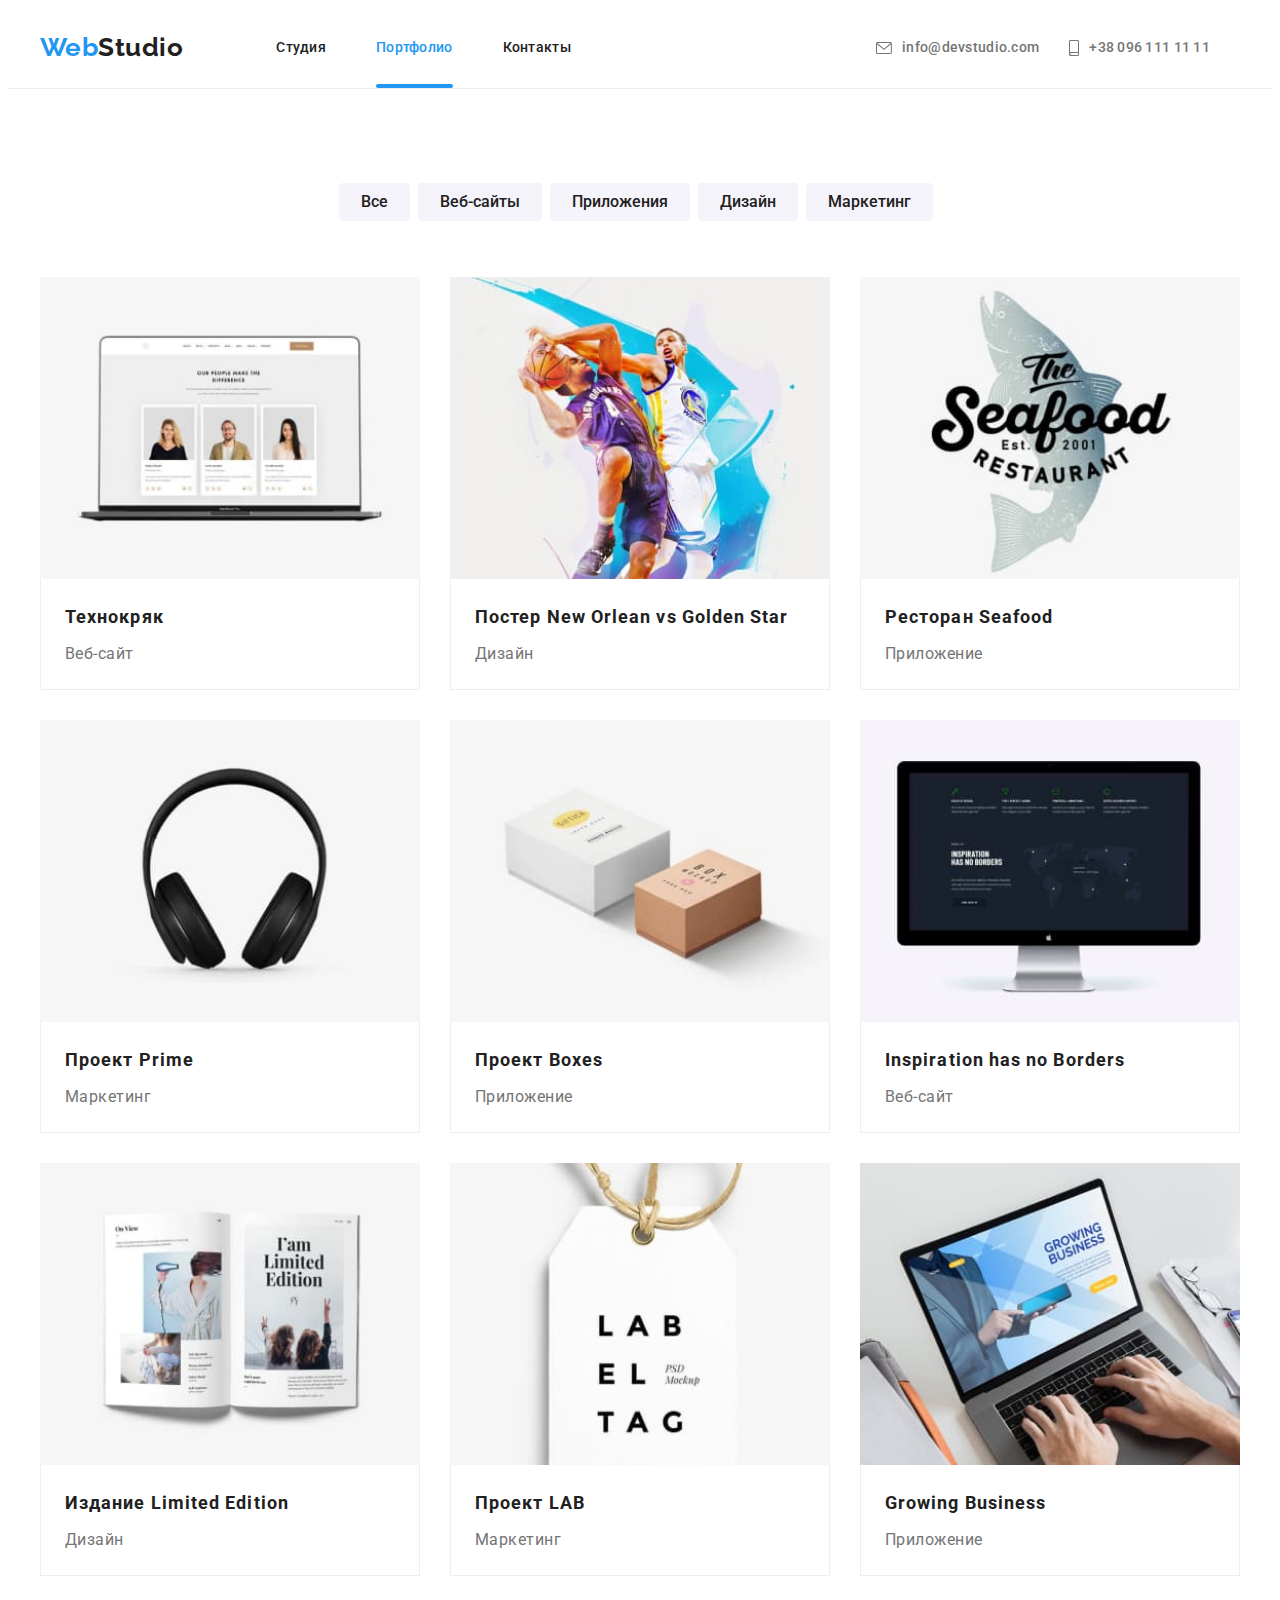
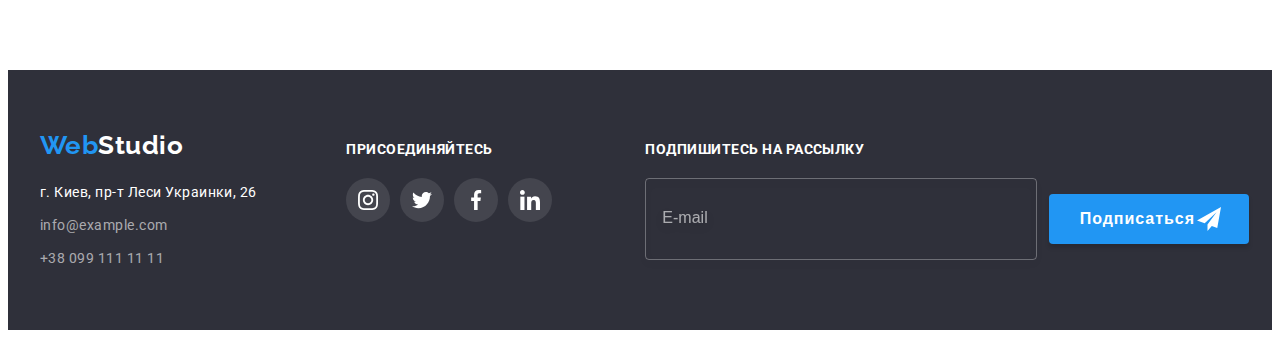
==== portfolio.html @ 090af3a5 "ДЗ6 центрування іконок в модалці" ====
<!DOCTYPE html>
<html lang="ru">
<head>
    <meta charset="UTF-8">
    <meta http-equiv="X-UA-Compatible" content="IE=edge">
    <meta name="viewport" content="width=device-width, initial-scale=1.0">
    <link rel="preconnect" href="https://fonts.googleapis.com">
    <link rel="preconnect" href="https://fonts.gstatic.com" crossorigin>
    <link href="https://fonts.googleapis.com/css2?family=Raleway:wght@700&family=Roboto:wght@400;500;700;900&display=swap" rel="stylesheet">
    <link rel="stylesheet" href="https://cdnjs.cloudflare.com/ajax/libs/modern-normalize/1.1.0/modern-normalize.min.css" integrity="sha512-wpPYUAdjBVSE4KJnH1VR1HeZfpl1ub8YT/NKx4PuQ5NmX2tKuGu6U/JRp5y+Y8XG2tV+wKQpNHVUX03MfMFn9Q==" crossorigin="anonymous" referrerpolicy="no-referrer" />
    <link rel="stylesheet" href="./css/styles.css">
    <title>Portfolio</title>
</head>
<body>
    <header class="header">
        <div class="container">
                <nav class="header-navigation">
                    <a href="" class="logo link">Web<span class="logo-text">Studio</span></a>
                        <ul class="header-list list">
                             <li class="header-item">
                                <a href="./index.html" class="header-link link">Студия</a>
                            </li>
                            <li class="header-item">
                                <a href="./portfolio.html" class="header-link link current">Портфолио</a>
                            </li>
                            <li class="header-item">
                                <a href="" class="header-link link">Контакты</a>
                            </li>
                        </ul>
                </nav>
                <ul class="contacts-list list">
                    <li class="contacts-item">
                        <a href="mailto:info@devstudio.com" class="header-contacts link">
                        <svg class="contacts-icons" width="16" height="12"><use href="./images/symbol-defs.svg#icon-envelope"></use></svg>
                            info@devstudio.com
                        </a>  
                    </li>
                    <li class="contacts-item">
                        <a href="tel:+380961111111" class="header-contacts link ">
                        <svg class="contacts-icons" width="10" height="16"><use href="./images/symbol-defs.svg#icon-smartphone"></use></svg>
                        +38 096 111 11 11
                        </a>
                    </li>
                </ul>          
        </div>
    </header>
    <main>
     <section class="section">
        <div class="container">
            <h1 class="visually-hidden">Портфолио</h1>
            <ul class="portfolio-btn list">
                <li class="portfolio-btn-item">
                    <button type="button" class="btn-filter">Все</button>
                </li>
                <li class="portfolio-btn-item">
                    <button type="button" class="btn-filter">Веб-сайты</button>
                </li>
                <li class="portfolio-btn-item">
                    <button type="button" class="btn-filter">Приложения</button>
                </li>
                <li class="portfolio-btn-item">
                    <button type="button" class="btn-filter">Дизайн</button>
                </li>
                <li class="portfolio-btn-item">
                    <button type="button" class="btn-filter">Маркетинг</button>
                </li>
            </ul>
            <ul class="portfolio-list list">
                <li class="portfolio-item">
                    <a href="" class="portfolio-item-link link">
                        <div class="portfolio-overlay">
                            <img src="./images/portfolio1.jpg" alt="Сайт на ноутбуке" width="370" height="294" class="portfolio-img">
                            <p class="portfolio-text-overlay">Ресурс предлагает комплексные предложения с разным уровнем функционала и сервисов. Все это позволит посетителю получить исчерпывающие сведения о компании или частном лице.</p>
                        </div>
                        <div class="portfolio-cards">
                            <h2 class="portfolio-title">Технокряк</h2>
                            <p class="portfolio-text">Веб-сайт</p>
                        </div>
                    </a>
                </li>
                <li class="portfolio-item">
                    <a href="" class="portfolio-item-link link">
                        <div class="portfolio-overlay">
                            <img src="./images/portfolio2.jpg" alt="Постер з бакскетболистами" width="370" height="294" class="portfolio-img">
                            <p class="portfolio-text-overlay">Ресурс предлагает комплексные предложения с разным уровнем функционала и сервисов. Все это позволит посетителю получить исчерпывающие сведения о компании или частном лице.</p>
                        </div>
                        <div class="portfolio-cards">
                            <h2 class="portfolio-title">Постер New Orlean vs Golden Star</h2>
                            <p class="portfolio-text">Дизайн</p>
                        </div>
                    </a>
                </li>
                <li class="portfolio-item">
                    <a href="" class="portfolio-item-link link">
                        <div class="portfolio-overlay">
                            <img src="./images/portfolio3.jpg" alt="Емблема ресторана" width="370" height="294" class="portfolio-img">
                            <p class="portfolio-text-overlay">Ресурс предлагает комплексные предложения с разным уровнем функционала и сервисов. Все это позволит посетителю получить исчерпывающие сведения о компании или частном лице.</p>
                        </div>
                        <div class="portfolio-cards">
                            <h2 class="portfolio-title">Ресторан Seafood</h2>
                            <p class="portfolio-text">Приложение</p>
                        </div>
                    </a>
                </li>
                <li class="portfolio-item">
                    <a href="" class="portfolio-item-link link">
                        <div class="portfolio-overlay">
                            <img src="./images/portfolio4.jpg" alt="Навушники" width="370" height="294" class="portfolio-img">
                            <p class="portfolio-text-overlay">Ресурс предлагает комплексные предложения с разным уровнем функционала и сервисов. Все это позволит посетителю получить исчерпывающие сведения о компании или частном лице.</p>
                        </div>
                        <div class="portfolio-cards">   
                            <h2 class="portfolio-title">Проект Prime</h2>
                            <p class="portfolio-text">Маркетинг</p>
                        </div>
                    </a>
                </li>
                <li class="portfolio-item">
                    <a href="" class="portfolio-item-link link">
                        <div class="portfolio-overlay">
                            <img src="./images/portfolio5.jpg" alt="Ящики" width="370" height="294" class="portfolio-img">
                            <p class="portfolio-text-overlay">Ресурс предлагает комплексные предложения с разным уровнем функционала и сервисов. Все это позволит посетителю получить исчерпывающие сведения о компании или частном лице.</p>
                        </div>
                        <div class="portfolio-cards">
                            <h2 class="portfolio-title">Проект Boxes</h2>
                            <p class="portfolio-text">Приложение</p>
                        </div>
                    </a>
                </li>
                <li class="portfolio-item">
                    <a href="" class="portfolio-item-link link">
                        <div class="portfolio-overlay">
                            <img src="./images/portfolio6.jpg" alt="Сайт на декстопе" width="370" height="294" class="portfolio-img">
                            <p class="portfolio-text-overlay">Ресурс предлагает комплексные предложения с разным уровнем функционала и сервисов. Все это позволит посетителю получить исчерпывающие сведения о компании или частном лице.</p>
                        </div>
                        <div class="portfolio-cards">
                            <h2 class="portfolio-title">Inspiration has no Borders</h2>
                            <p class="portfolio-text">Веб-сайт</p>
                        </div>
                    </a>
                </li>
                <li class="portfolio-item"> 
                    <a href="" class="portfolio-item-link link">
                        <div class="portfolio-overlay">
                            <img src="./images/portfolio7.jpg" alt="Лимитированное издание" width="370" height="294" class="portfolio-img">
                            <p class="portfolio-text-overlay">Ресурс предлагает комплексные предложения с разным уровнем функционала и сервисов. Все это позволит посетителю получить исчерпывающие сведения о компании или частном лице.</p>
                        </div>
                        <div class="portfolio-cards">
                            <h2 class="portfolio-title">Издание Limited Edition</h2>
                            <p class="portfolio-text">Дизайн</p>
                        </div>
                    </a>
                </li>
                <li class="portfolio-item">
                    <a href="" class="portfolio-item-link link">
                        <div class="portfolio-overlay">
                            <img src="./images/portfolio8.jpg" alt="Виртуальная лаборатория" width="370" height="294" class="portfolio-img">
                            <p class="portfolio-text-overlay">Ресурс предлагает комплексные предложения с разным уровнем функционала и сервисов. Все это позволит посетителю получить исчерпывающие сведения о компании или частном лице.</p>
                        </div>
                        <div class="portfolio-cards">
                            <h2 class="portfolio-title">Проект LAB</h2>
                            <p class="portfolio-text">Маркетинг</p>
                        </div>
                    </a>
                </li>
                <li class="portfolio-item">
                    <a href="" class="portfolio-item-link link">
                        <div class="portfolio-overlay">
                            <img src="./images/portfolio9.jpg" alt="Работа за ноутбуком" width="370" height="294" class="portfolio-img">
                            <p class="portfolio-text-overlay">Ресурс предлагает комплексные предложения с разным уровнем функционала и сервисов. Все это позволит посетителю получить исчерпывающие сведения о компании или частном лице.</p>
                        </div>
                        <div class="portfolio-cards">
                            <h2 class="portfolio-title">Growing Business</h2>
                            <p class="portfolio-text">Приложение</p>
                        </div>
                    </a>
                </li>
            </ul>
        </div>
     </section>
    </main>
    <footer class="footer">
        <div class="container">
            <div class="footer-parts">
                <div class="footer-contacts">
                    <a href="" class="logo logo-footer link">Web<span class="logo-text-footer">Studio</span></a>
                        <address class="address">
                            <ul class="address-list list">
                                <li class="adress-item">
                                    <a href="https://goo.gl/maps/6CRxHBrRjETfegHDA" target="_blank" rel="noopener, noindex, nofollow" class="address-link link">г. Киев, пр-т Леси Украинки, 26</a>
                                </li>
                                <li class="adress-item">
                                    <a href="mailto:info@example.com" class="address-contacts link">info@example.com</a>
                                </li>
                                <li class="adress-item">
                                    <a href="tell:+380991111111" class="address-contacts link">+38 099 111 11 11</a>
                                </li>
                            </ul>
                        </address>
                </div>
                <div class="footer-social">
                    <p class="footer-text">присоединяйтесь</p>
                    <ul class="social-icons-list list">
                        <li class="social-icons-item">
                            <a href="" class="footer-social-icons-link link">
                                <svg class="social-icons" width="20" height="20">
                                    <use href="./images/symbol-defs.svg#icon-instagram"></use>
                                </svg>
                            </a>
                        </li>
                        <li class="social-icons-item">
                            <a href="" class="footer-social-icons-link link">
                                <svg class="social-icons" width="20" height="20">
                                    <use href="./images/symbol-defs.svg#icon-twitter"></use>
                                </svg>
                            </a>
                        </li>
                        <li class="social-icons-item">
                            <a href="" class="footer-social-icons-link link">
                                <svg class="social-icons" width="20" height="20">
                                    <use href="./images/symbol-defs.svg#icon-facebook"></use>
                                </svg>
                            </a>
                        </li>
                        <li class="social-icons-item">
                            <a href="" class="footer-social-icons-link link">
                                <svg class="social-icons" width="20" height="20">
                                    <use href="./images/symbol-defs.svg#icon-linkedin"></use>
                                </svg>
                            </a>
                        </li>
                    </ul>
                </div>
                <form>
                    <p class="footer-text">Подпишитесь на рассылку</p>
                    <div class="mailing-wrap">
                        <input type="email" name="user-email" class="user-email" placeholder="E-mail">
                        <div class="mailing-btn-wrap">
                            <button type="submit" class="mailing-btn">Подписаться</button>
                            <svg class="icon-send" width="24" height="24">
                                <use href="./images/symbol-defs.svg#icon-icon-send"></use>
                            </svg>
                        </div>
                    </div>
                </form>
            </div>
        </div>
</body>
</html>
---- css/styles.css ----
:root{
    --header-color:#212121;
    --contacts-color:#757575;
    --accent-color:#2196F3;
    --main-title-color:#FFFFFF;
    --second-title-color:#212121;
    --btn-color:#FFFFFF;
    --second-btn-color:#188CE8;
    --bg-btn-color:#F5F4FA;
    --text-color:#757575;
    --main-bg-color:#FFFFFF;
    --second-bg-color:#2F303A;
    --third-bg-color:#F5F4FA;
    --address-color:#FFFFFF;
    --social-icons-color: #AFB1B8;
}

body {
    font-family: 'Roboto', sans-serif;
    color: var(--second-title-color);
    background-color: var(--main-bg-color);
    letter-spacing: 0.03em;
}

.link{
    text-decoration: none;
}

.list{
    list-style: none;
}

p, h1, h2, h3, h4, h5, h6 {
    margin: 0;
}

ol, ul {
    padding-left: 0;
    margin: 0;
}

button {
    cursor: pointer;
}

img {
    display: block;
    min-width: 100%;
    height: auto;
}

.container {
    width: 1200px;
    padding-left: 15px;
    padding-right: 15px;
    margin: 0 auto;
}

.section {
    padding-top: 94px;
    padding-bottom: 94px;
}

.visually-hidden {
    position: absolute;
    white-space: nowrap;
    width: 1px;
    height: 1px;
    overflow: hidden;
    border: 0;
    padding: 0;
    clip: rect(0 0 0 0);
    clip-path: inset(50%);
    margin: -1px;
  }

  .header {
      border-bottom: 1px solid #EEEEEE
  }

  .header .container {
      display: flex;
      align-items: center;
  }

  .header-navigation {
      display: flex;
      align-items: center;
  }

.logo {
    margin-right: 93px;

    font-family: 'Raleway';
    font-weight: 700;
    font-size: 26px;
    line-height: 1.2;
    color: var(--accent-color);
}

.logo-text {
    color: var(--header-color);
}

.header-list {
    display: flex;
}

.header-item:not(:last-child) {
    margin-right: 50px; 
}

.header-link {
    position: relative;
    display: block;
    padding-top: 32px;
    padding-bottom: 32px;

    font-weight: 500;
    font-size: 14px;
    line-height: 1.14;
    letter-spacing: 0.02em;
    color: var(--header-color);
    transition: color 250ms cubic-bezier(0.4, 0, 0.2, 1);
}

.header-link:hover, .header-link:focus{
color: var(--accent-color);
}

@keyframes header-linear {
    0% {
        transform: scale(0);
    }
    100% {
        transform: scale(1);
    }
}

.current::after {
    position: absolute;
    content: '';
    width: 100%;
    display: flex;
    bottom: 0;
    height: 4px;
    border-radius: 2px;
    background: var(--accent-color);
    animation: header-linear 250ms cubic-bezier(0.4, 0, 0.2, 1);
}


.contacts-list {
    display: flex;
    margin-left: auto;
}

.contacts-item {
    margin-right: 30px;
}

.header-contacts {
    display: block;
    padding-top: 32px;
    padding-bottom: 32px;
    display: flex;
    align-items: center;

    font-weight: 500;
    font-size: 14px;
    line-height: 1.14;
    letter-spacing: 0.02em;
    color: var(--contacts-color);
    fill: var(--contacts-color);
    transition: color 250ms cubic-bezier(0.4, 0, 0.2, 1);
}

.header-contacts:hover, .header-contacts:focus{
    color: var(--accent-color);
    fill: currentColor;
}

.contacts-icons {
    margin-right: 10px;
}

.hero{
    text-align: center;
    padding-top: 200px;
    padding-bottom: 200px;
    margin: 0 auto;
    max-width: 1600px;
    background-image: linear-gradient(rgba(47, 48, 58, 0.4), rgba(47, 48, 58, 0.4)), url(../images/img-hero.jpg);
    background-size: cover;
    background-repeat: no-repeat;
    background-color: var(--second-bg-color);
}

.hero-title{
    max-width: 696px;
    margin: 0 auto;

    font-weight: 900;
    font-size: 44px;
    line-height: 1.36;
    text-align: center;
    letter-spacing: 0.06em;
    text-transform: uppercase;
    color: var(--main-title-color);
}

.btn {
    min-width: 200px;
    height: 50px;
    margin-top: 30px;
    border-radius: 4px;
    border: none;
    font-family: inherit;
    font-weight: 700;
    font-size: 16px;
    line-height: 1.87;
    color: var(--btn-color);
    background-color: var(--accent-color);
    cursor: pointer;
    box-shadow: 0px 4px 4px rgba(0, 0, 0, 0.15);
}

.about-list {
    display: flex;
    flex-wrap: wrap;
}

.about-item {
    width: 270px;
}

.about-item:not(:last-child) {
    margin-right: 30px;
}

.about-pictures {
    margin-bottom: 20px;

    height: 120px;
    width:  270px;
    border-radius: 4px;
    background-color: var(--bg-btn-color);
    display: flex;
    justify-content: center;
    align-items: center;
}

..about-pictures + .about-pictures {
    margin-right: 30px;
}

.about-top-title{
    margin-bottom: 10px;

    font-weight: 700;
    font-size: 14px;
    line-height: 1.14;
    text-transform: uppercase;
    color: var(--second-title-color);
}

.about-text{
    font-size: 14px;
    line-height: 1.7;
    color: var(--text-color)
}

.activity-title, .company-title{
    margin-bottom: 50px;

    text-align: center;
    font-weight: 700;
    font-size: 36px;
    line-height: 1.16;
    color: var(--second-title-color)
}

.activity {
    padding-top: 0 ;
}

.activity-list {
    display: flex;
}

.activity-item {
    position: relative;
}

.activity-item:not(:last-child) {
    margin-right: 30px;
}

.activity-text {
    position: absolute;
    background-color: rgba(47, 48, 58, 0.8);
    color: var(--main-title-color);
    font-weight: 700;
    line-height: 1.17;
    text-transform: uppercase;
    height: 70px;
    width: 100%;
    bottom: 0;
    display: flex;
    justify-content: center;
    align-items: center;
}

.company {
    background-color: var(--third-bg-color)
}

.company-list {
    display: flex;
    justify-content: center;
}

.company-item {
    box-shadow: 0px 1px 3px rgba(0, 0, 0, 0.12), 0px 1px 1px rgba(0, 0, 0, 0.14), 0px 2px 1px rgba(0, 0, 0, 0.2);
    border-radius: 0px 0px 4px 4px;
    background-color: var(--main-bg-color);
}

.company-item:not(:last-child) {
    margin-right: 30px;
}

.company-img {
    max-width: 100%;
    height: auto;
    margin-bottom: 30px;
}

.company-workers{
    margin-bottom: 10px;

    font-weight: 500;
    font-size: 16px;
    line-height: 1.9;
    text-align: center;
    color: var(--second-title-color);
}

.company-positions{
    margin-bottom: 16px;

    font-size: 16px;
    line-height: 1.17;
    text-align: center;
    color: var(--text-color);
}

.social-icons-list {
    display: flex;
    justify-content: center;
    margin-bottom: 30px;
}

.social-icons-item:not(:last-child) {
    margin-right: 10px;
}

.social-icons-link {
    height: 44px;
    width: 44px;
    border-radius: 50%;
    display: flex;
    justify-content: center;
    align-items: center;
    fill: var(--social-icons-color);
    color: var(--main-bg-color);
    background-color: var(--main-bg-color);
    transition: background-color 250ms cubic-bezier(0.4, 0, 0.2, 1), fill 250ms cubic-bezier(0.4, 0, 0.2, 1); 
}

.social-icons-link:hover, .social-icons-link:focus {
background-color: var(--accent-color);
fill: currentColor;
}

.clients {
  display: flex;
}

.clients-title {
    margin-bottom: 50px;

    text-align: center;
    font-weight: 700;
    font-size: 36px;
    line-height: 1.14;
    color: var(--second-title-color)
}

.clients-list {
    display: flex;

}

.clients-item:not(:last-child) {
    margin-right: 30px;
}

.clients-link {
    width: 170px;
    height: 92px;
    border: 1px solid #AFB1B8;
    border-radius: 4px;
    display: flex;
    justify-content: center;
    align-items: center;
    color: var(--accent-color);
    fill: var(--social-icons-color);
    transition: fill 250ms cubic-bezier(0.4, 0, 0.2, 1), border 250ms cubic-bezier(0.4, 0, 0.2, 1); 
}

.clients-link:hover, .clients-link:focus {
    fill: currentColor;
    border: 1px solid var(--accent-color);
    }

.footer{
    padding-top: 60px;
    padding-bottom: 60px;

    background-color: var(--second-bg-color);
}

.footer-parts {
    display: flex;
    align-items: baseline;
}

.logo-text-footer{
    color: var(--main-title-color);
}

.current {
    color: var(--accent-color);
}

.address {
    margin-top: 20px;
}

.address-link{
    font-style: normal;
    font-size: 14px;
    line-height: 1.7;
    color: var(--address-color);
    transition: color 250ms cubic-bezier(0.4, 0, 0.2, 1);
}

.adress-item:not(:last-child) {
    margin-bottom: 9px;
}

.address-contacts{
    font-style: normal;
    font-size: 14px;
    line-height: 1.7;
    color: rgba(255, 255, 255, 0.6);
    transition: color 250ms cubic-bezier(0.4, 0, 0.2, 1);
}

.address-link:hover, .address-link:focus{
    color: var(--accent-color);
}

.address-contacts:hover, .address-contacts:focus{
        color: var(--accent-color);
    }

.footer-social{
margin-left: 70px;
margin-right: 93px;
}

.footer-text {
    margin-bottom: 20px;

    font-weight: 700;
    font-size: 14px;
    line-height: 1.14;
    color: var(--main-title-color);
    text-transform: uppercase;
}

.social-icons-list {
    display: flex;
    justify-content: center;
}

.footer-social-icons-link {
    height: 44px;
    width: 44px;
    border-radius: 50%;
    display: flex;
    justify-content: center;
    align-items: center;
    color: var(--main-title-color);
    fill: var(--main-title-color);
    background-color: rgba(255, 255, 255, 0.1);
    transition: background-color 250ms cubic-bezier(0.4, 0, 0.2, 1), fill 250ms cubic-bezier(0.4, 0, 0.2, 1);
}

.footer-social-icons-link:hover, .footer-social-icons-link:focus {
    background-color: var(--accent-color);
    fill: currentColor;
    }

.mailing-wrap {
    display: flex;
    justify-content: center;
    align-items: center;
}

.user-email {
    height: 50px;
    width: 358px;
    background-color: transparent;
    border: 1px solid rgba(255, 255, 255, 0.3);
    filter: drop-shadow(0px 4px 4px rgba(0, 0, 0, 0.15));
    border-radius: 4px;
    margin-right: 12px;
    padding: 15px 16px;
    color: var(--contacts-color);
    outline: none;
    transition: border-color 250ms cubic-bezier(0.4, 0, 0.2, 1);
}
.user-email::placeholder {
    font-size: 16px;
    line-height: 1.25;
    color: rgba(255, 255, 255, 0.6);
}

.user-email:focus {
    border-color: var(--accent-color);
}

.mailing-btn-wrap {
    position: relative;
}

.mailing-btn {
    min-width: 200px;
    height: 50px;
    box-shadow: 0px 4px 4px rgba(0, 0, 0, 0.15);
    border-radius: 4px;
    background-color: var(--accent-color);
    border: none;
    color: var(--btn-color);
    font-weight: 700;
    font-size: 16px;
    line-height: 1.87;
    letter-spacing: 0.06em;
    padding-left: 28px;
    padding-right: 52px;
    cursor: pointer;
}

.icon-send {
    position: absolute;
    top: 13px;
    right: 28px;
}

.portfolio-btn {
    display: flex;
    justify-content: center;
    margin-bottom: 56px;

}
.portfolio-btn-item {
    margin-right: 8px;
}

.btn-filter{
    border-radius: 4px;
    border: none;
    padding:  6px 22px;
    font-family: inherit;
    font-weight: 500;
    font-size: 16px;
    line-height: 1.62;
    color: var(--second-title-color);
    background-color: var(--bg-btn-color);
    cursor: pointer;
    transition: 
    color 250ms cubic-bezier(0.4, 0, 0.2, 1), 
    background-color 250ms cubic-bezier(0.4, 0, 0.2, 1), 
    box-shadow 250ms cubic-bezier(0.4, 0, 0.2, 1);
}

.btn-filter:hover, .btn-filter:focus{
    color: var(--btn-color);
    background-color: var(--accent-color);
    box-shadow: 0px 3px 1px rgba(0, 0, 0, 0.1), 0px 1px 2px rgba(0, 0, 0, 0.08), 0px 2px 2px rgba(0, 0, 0, 0.12);
}

.portfolio-title{
    margin-bottom: 4px;

    font-weight: 700;
    font-size: 18px;
    line-height: 2;
    letter-spacing: 0.06em;
    color: var(--second-title-color);
}

.portfolio-text{
    font-size: 16px;
    line-height: 1.88;
    color: var(--text-color);
}

.portfolio-list {
    display: flex;
    flex-wrap: wrap;
    margin-left: -30px;
    margin-bottom: -30px;
}

.portfolio-item {
    flex-basis: calc(100% / 3 - 30px);
    margin-left: 30px;
    margin-bottom: 30px;
}

.portfolio-item-link {
    display: block;
    transition: box-shadow 250ms cubic-bezier(0.4, 0, 0.2, 1);
}

.portfolio-item-link:hover {
    box-shadow: 0px 1px 1px rgba(0, 0, 0, 0.12), 0px 4px 4px rgba(0, 0, 0, 0.06), 1px 4px 6px rgba(0, 0, 0, 0.16);
}

.portfolio-cards {
    padding: 20px 24px;
    border-right: 1px solid #EEEEEE;
    border-bottom: 1px solid #EEEEEE;
    border-left: 1px solid #EEEEEE;
}

.portfolio-overlay {
    position: relative;
    overflow: hidden;
}

.portfolio-text-overlay {
    position: absolute;
    top: 0;
    background-color: rgba(33, 150, 243, 0.9);
    color: var(--main-title-color);
    line-height: 1.55;
    padding: 63px 24px;
    height: 100%;
    transform: translateY(101%);
    transition: transform 250ms cubic-bezier(0.4, 0, 0.2, 1);
}

.portfolio-item-link:hover .portfolio-text-overlay {
    transform: translateY(0%);
}

.backdrop {
    position: fixed;
    height: 100%;
    width: 100%;
    top: 0;
    background-color: rgba(0, 0, 0, 0.2);
    transition: opacity 250ms cubic-bezier(0.4, 0, 0.2, 1), visibility 250ms cubic-bezier(0.4, 0, 0.2, 1);
}

.modal {
    position: absolute;
    min-height: 581px;
    min-width: 528px;
    background-color: var(--main-bg-color);
    box-shadow: 0px 1px 3px rgba(0, 0, 0, 0.12), 0px 1px 1px rgba(0, 0, 0, 0.14), 0px 2px 1px rgba(0, 0, 0, 0.2);
    border-radius: 4px;
    top: 50%;
    left: 50%;
    transform: translate(-50%, -50%) scale(1) rotate(0);
    transition:transform 250ms;
    padding: 40px;
}

.backdrop.is-hidden .modal {
    transform: scale(0.5) rotate(40deg);
}

.modal-close-btn {
    position: absolute;
    top: 8px;
    right: 8px;
    width: 30px;
    height: 30px;
    border-radius: 50%;
    padding: 9 9 10 10;
    background-color: var(--main-bg-color);
    border: 1px solid rgba(0, 0, 0, 0.1);
}

.is-hidden {
    opacity: 0;
    pointer-events: none;
    visibility: hidden;
}

.modal-title {
    font-weight: 700;
    font-size: 20px;
    line-height: 1.15;
    text-align: center;
    color: var(--second-title-color);
    margin-bottom: 12px;
}

.wrap-field {
    position: relative;
    margin-bottom: 10px;
}

.modal-text {
    font-size: 12px;
    line-height: 1.166;
    letter-spacing: 0.01em;
    display: block;
    margin-bottom: 4px;
}

.input-field {
    width: 100%;
    height: 40px;
    border: 1px solid rgba(33, 33, 33, 0.2);
    border-radius: 4px;
    outline: none;
    transition: border-color 250ms cubic-bezier(0.4, 0, 0.2, 1);
}

.input-field:focus {
    border-color: var(--accent-color);
}

.input-field:focus + .modal-icons {
    fill: var(--accent-color);
}

.user-comment {
    width: 100%;
    height: 120px;
    resize: none;
    border: 1px solid rgba(33, 33, 33, 0.2);
    border-radius: 4px;
    padding: 12px 16px;
    outline: none;
    transition: border-color 250mscubic-bezier(0.4, 0, 0.2, 1);
}

.user-comment::placeholder {
    font-size: 12px;
    line-height: 14px;
    letter-spacing: 0.01em;
    color: rgba(117, 117, 117, 0.5);
}

.user-comment:focus {
    border-color: var(--accent-color);
}

.modal-icons {
    position: absolute;
    left: 15px;
}

.comment-text {
    margin-bottom: 20px;
}

.modal-check {
    margin-bottom: 30px;
}

.check-text {
    font-size: 14px;
    line-height: 1.71x;
    color: var(--contacts-color);
    display: flex;
    align-items: center;
}

.check-text::before {
    content: "";
    height: 15px;
    width: 16px;
    border: 2px solid var(--second-title-color);
    border-radius: 3px;
    margin-right: 8px;
}

.input-check:checked + .check-text::before {
    background-color: var(--accent-color);
    border: none;
    background-image: url(../images/check-modal.svg);
    background-repeat: no-repeat;
    background-position: center;
}

.input-check:checked:focus {
    border-color: var(--accent-color);
}

.modal-link {
    color: var(--accent-color);
}


.modal-send-btn {
    min-width: 200px;
    height: 50px;
    background: var(--accent-color);
    box-shadow: 0px 4px 4px rgba(0, 0, 0, 0.15);
    border-radius: 4px;
    border: none;
    color: var(--btn-color);
    font-weight: 700;
    font-size: 16px;
    line-height: 1.87;
    text-align: center;
    letter-spacing: 0.06em;
    cursor: pointer;
    padding: 10px 55px 10px 56px;
}
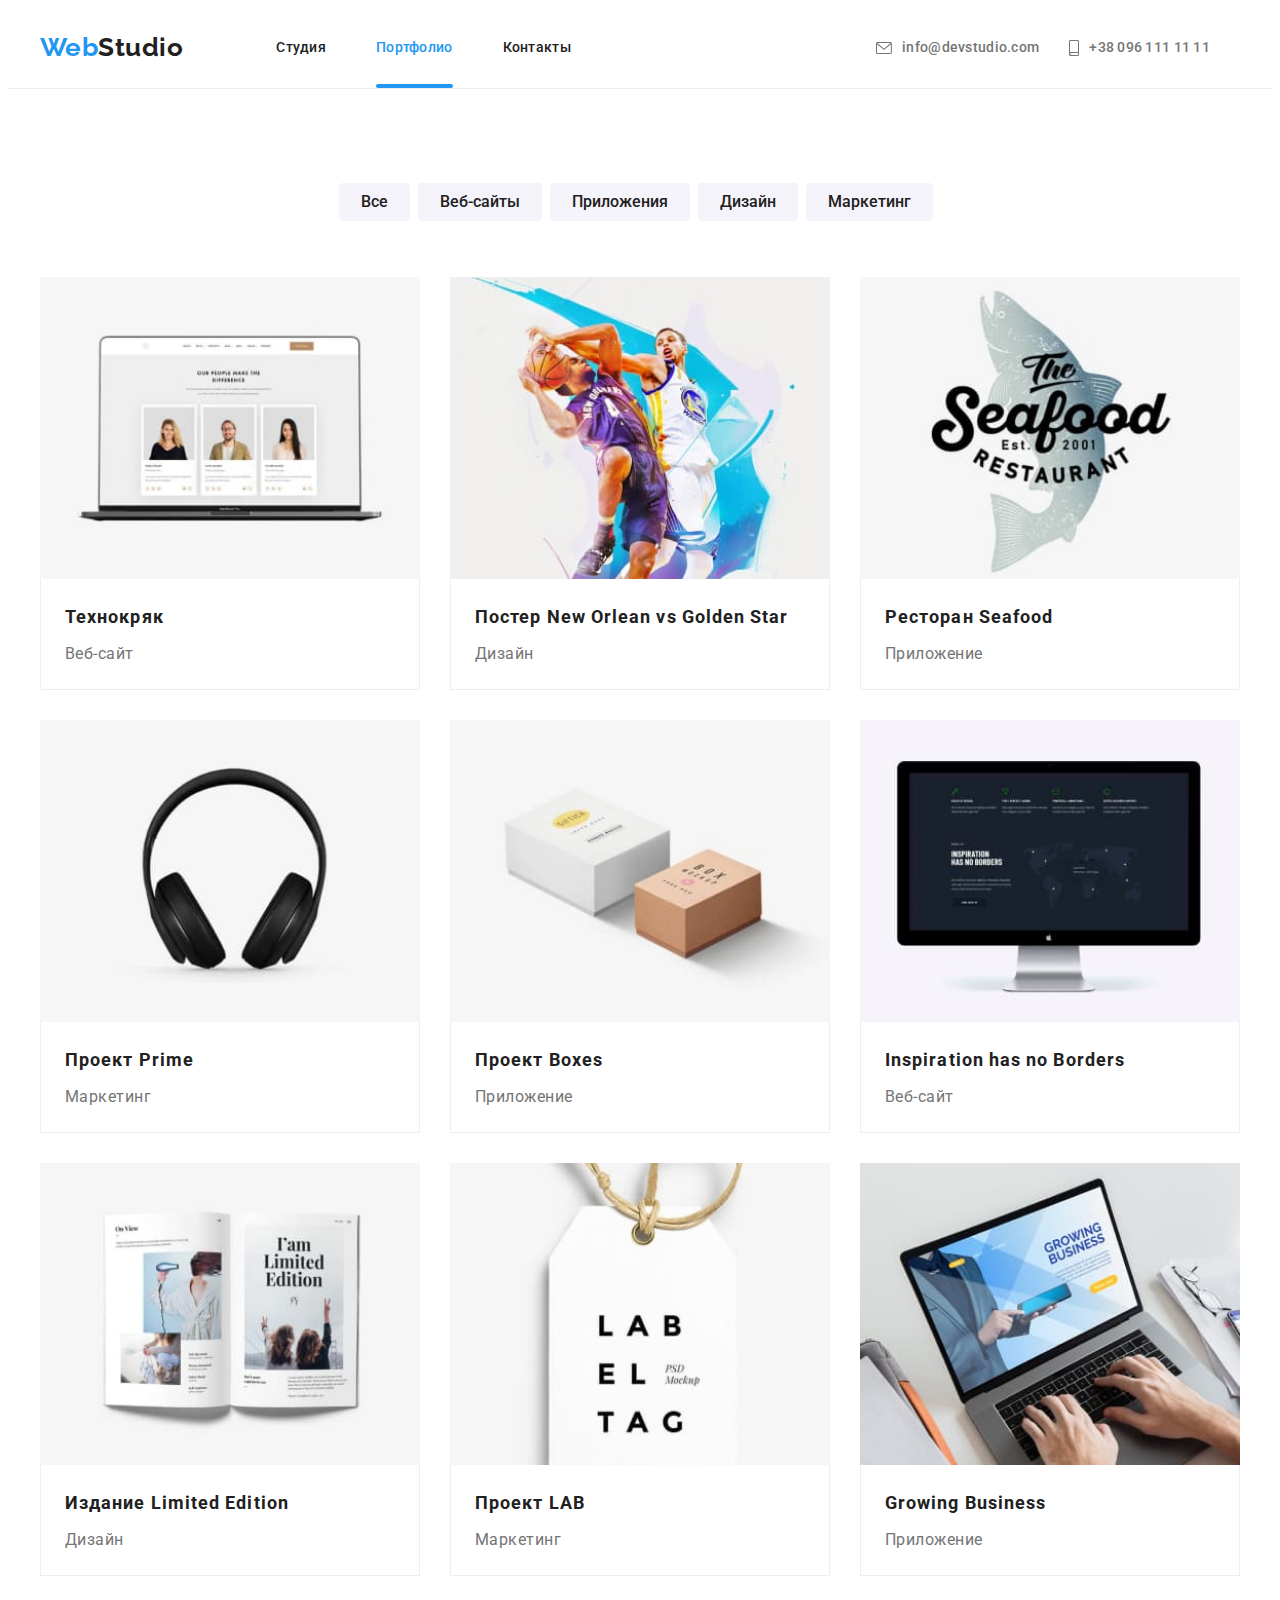
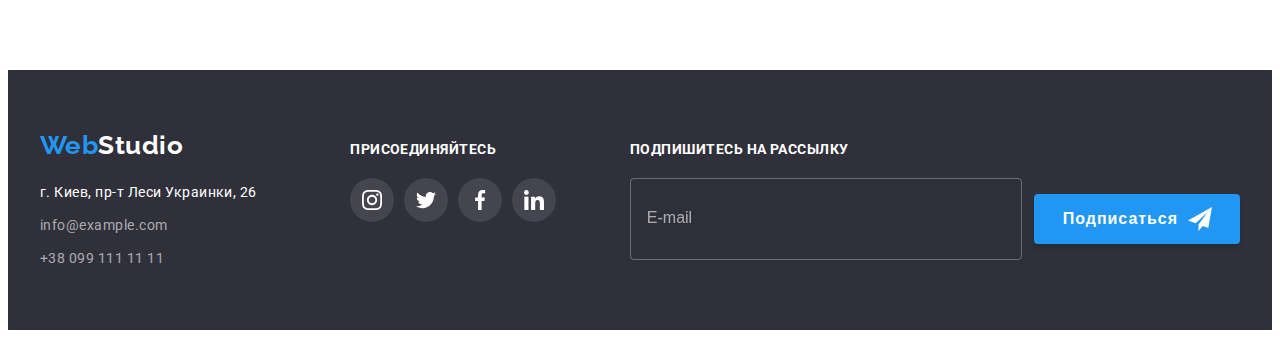
==== commit 59e9ed57: "Дз дороблене" ====
--- a/portfolio.html
+++ b/portfolio.html
@@ -235,10 +235,11 @@
                     <div class="mailing-wrap">
                         <input type="email" name="user-email" class="user-email" placeholder="E-mail">
                         <div class="mailing-btn-wrap">
-                            <button type="submit" class="mailing-btn">Подписаться</button>
-                            <svg class="icon-send" width="24" height="24">
-                                <use href="./images/symbol-defs.svg#icon-icon-send"></use>
-                            </svg>
+                                <button type="submit" class="mailing-btn"> <span class="mailing-btn-text">Подписаться</span>
+                                <svg class="icon-send" width="24" height="24">
+                                    <use href="./images/symbol-defs.svg#icon-icon-send"></use>
+                                </svg>
+                            </button>
                         </div>
                     </div>
                 </form>
--- a/css/styles.css
+++ b/css/styles.css
@@ -477,13 +477,12 @@
     }
 
 .footer-social{
-margin-left: 70px;
-margin-right: 93px;
+    margin-left: auto;
+    margin-right: auto;
 }
 
 .footer-text {
     margin-bottom: 20px;
-
     font-weight: 700;
     font-size: 14px;
     line-height: 1.14;
@@ -554,20 +553,19 @@
     border-radius: 4px;
     background-color: var(--accent-color);
     border: none;
+    padding: 10px 28px 10px 29px;
+    cursor: pointer;
+    display: flex;
+    align-items: center;
+}
+
+.mailing-btn-text {
     color: var(--btn-color);
     font-weight: 700;
     font-size: 16px;
     line-height: 1.87;
     letter-spacing: 0.06em;
-    padding-left: 28px;
-    padding-right: 52px;
-    cursor: pointer;
-}
-
-.icon-send {
-    position: absolute;
-    top: 13px;
-    right: 28px;
+    margin-right: 10px;
 }
 
 .portfolio-btn {
@@ -688,7 +686,7 @@
     top: 50%;
     left: 50%;
     transform: translate(-50%, -50%) scale(1) rotate(0);
-    transition:transform 250ms;
+    transition:transform 250ms cubic-bezier(0.4, 0, 0.2, 1);
     padding: 40px;
 }
 
@@ -708,6 +706,14 @@
     border: 1px solid rgba(0, 0, 0, 0.1);
 }
 
+.modal-close-icon {
+    transition:transform 250ms cubic-bezier(0.4, 0, 0.2, 1);
+}
+
+.modal-close-icon:hover {
+    fill: var(--accent-color);
+}
+
 .is-hidden {
     opacity: 0;
     pointer-events: none;
@@ -723,7 +729,7 @@
     margin-bottom: 12px;
 }
 
-.wrap-field {
+.wrap-input {
     position: relative;
     margin-bottom: 10px;
 }
@@ -734,6 +740,7 @@
     letter-spacing: 0.01em;
     display: block;
     margin-bottom: 4px;
+    color: var(--contacts-color);
 }
 
 .input-field {
@@ -743,6 +750,7 @@
     border-radius: 4px;
     outline: none;
     transition: border-color 250ms cubic-bezier(0.4, 0, 0.2, 1);
+    padding-left: 40px;
 }
 
 .input-field:focus {
@@ -761,7 +769,7 @@
     border-radius: 4px;
     padding: 12px 16px;
     outline: none;
-    transition: border-color 250mscubic-bezier(0.4, 0, 0.2, 1);
+    transition: border-color 250ms cubic-bezier(0.4, 0, 0.2, 1);
 }
 
 .user-comment::placeholder {
@@ -778,6 +786,7 @@
 .modal-icons {
     position: absolute;
     left: 15px;
+    top: 11px;
 }
 
 .comment-text {
@@ -786,6 +795,9 @@
 
 .modal-check {
     margin-bottom: 30px;
+    display: flex;
+    align-items: center;
+    
 }
 
 .check-text {
@@ -837,4 +849,6 @@
     letter-spacing: 0.06em;
     cursor: pointer;
     padding: 10px 55px 10px 56px;
+    display: block;
+    margin: 0 auto;
 }